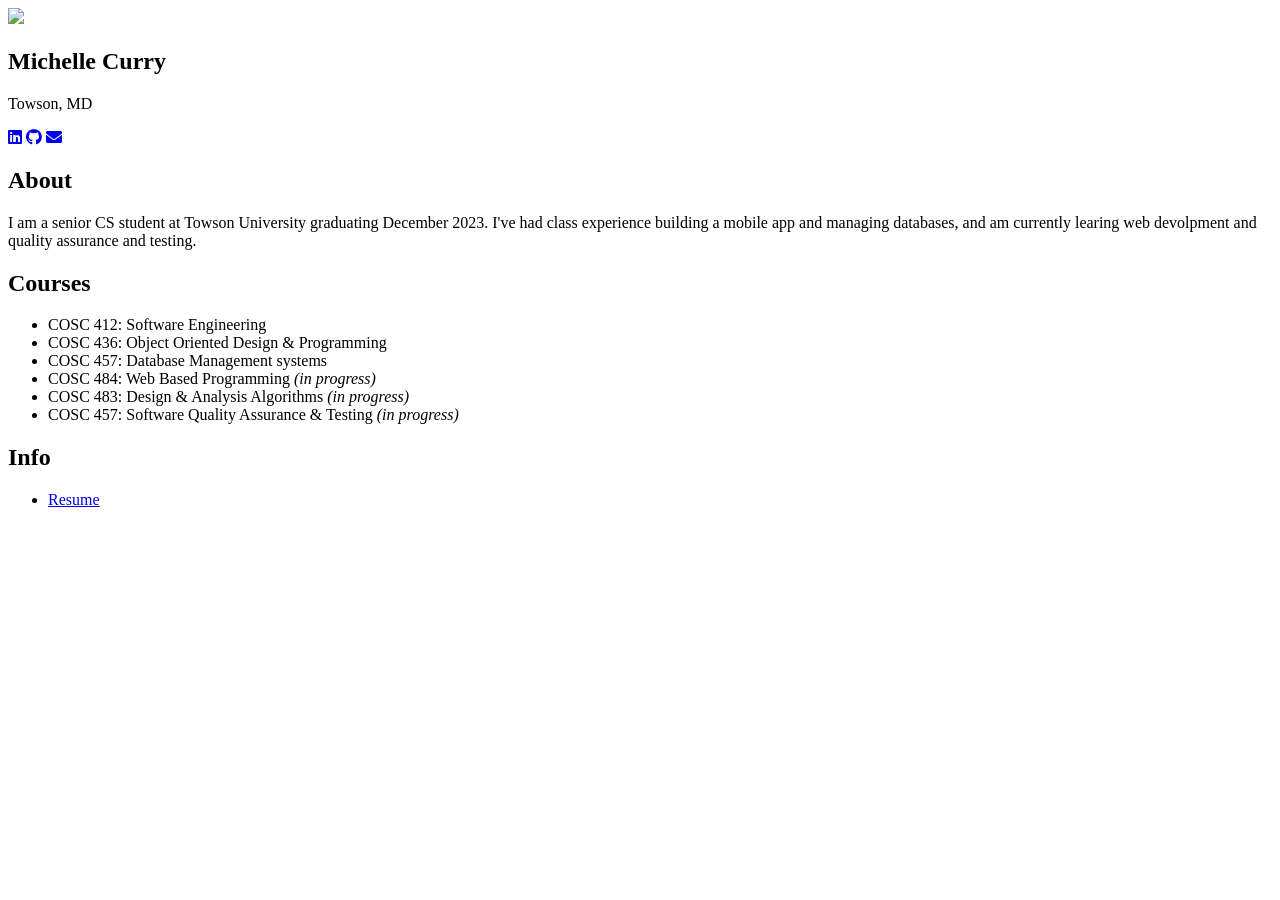
==== index.html @ 90b9165e "Rename Website/index.html to index.html" ====
<!DOCTYPE html>
<html lang="en">
<head>
    <!-- Favicon -->
    <link rel="apple-touch-icon" sizes="180x180" href="favicon/apple-touch-icon.png">
    <link rel="icon" type="image/png" sizes="32x32" href="favicon/favicon-32x32.png">
    <link rel="icon" type="image/png" sizes="16x16" href="favicon/favicon-16x16.png">

    <meta charset="UTF-8">
    <meta name="viewport" content="width=device-width, initial-scale=1.0">
    <meta http-equiv="X-UA-Compatible" content="ie=edge">
    <link rel="stylesheet" href="https://use.fontawesome.com/releases/v5.4.1/css/all.css" integrity="sha384-5sAR7xN1Nv6T6+dT2mhtzEpVJvfS3NScPQTrOxhwjIuvcA67KV2R5Jz6kr4abQsz" crossorigin="anonymous">
    <link rel="stylesheet" href="style.css">
    <title>Michelle Curry</title>
</head>
<body>
    <div class="grid-2">
        <div class="section-1">
            <img src="pfp.png"/>
            <h2>Michelle Curry</h2>
            <p>Towson, MD</p>
            <a href="https://www.linkedin.com/in/michellelicurry"><i class="fab fa-linkedin"></i></a>
            <a href="https:github.com/MichelleCurry"><i class="fab fa-github"></i></a>
            <a href="mailto:michllelicurry@icloud.com"><i class="fas fa-envelope"></i></a>    

        </div>
        <div class="section-2">
            <h2>About</h2>
            <p>I am a senior CS student at Towson University graduating December 2023. I've had class experience building a mobile app and managing databases, and am currently learing web devolpment and quality assurance and testing. 
            </p>
            <h2>Courses</h2>
            <ul class="book">
                <li>COSC 412: Software Engineering</li>
                <li>COSC 436: Object Oriented Design & Programming</li>
                <li>COSC 457: Database Management systems</li>
                <li>COSC 484: Web Based Programming <em>(in progress)</em></li>
                <li>COSC 483: Design & Analysis Algorithms <em>(in progress)</em></li>
                <li>COSC 457: Software Quality Assurance & Testing <em>(in progress)</em></li>
            </ul>
            
            <h2>Info</h2>
            <ul class="paper">
                <li><u><a href="Michelle Curry 2023 Resume (1).pdf">Resume</a></u></li>
            </ul>
        </div>
    </div>
</body>
</html>
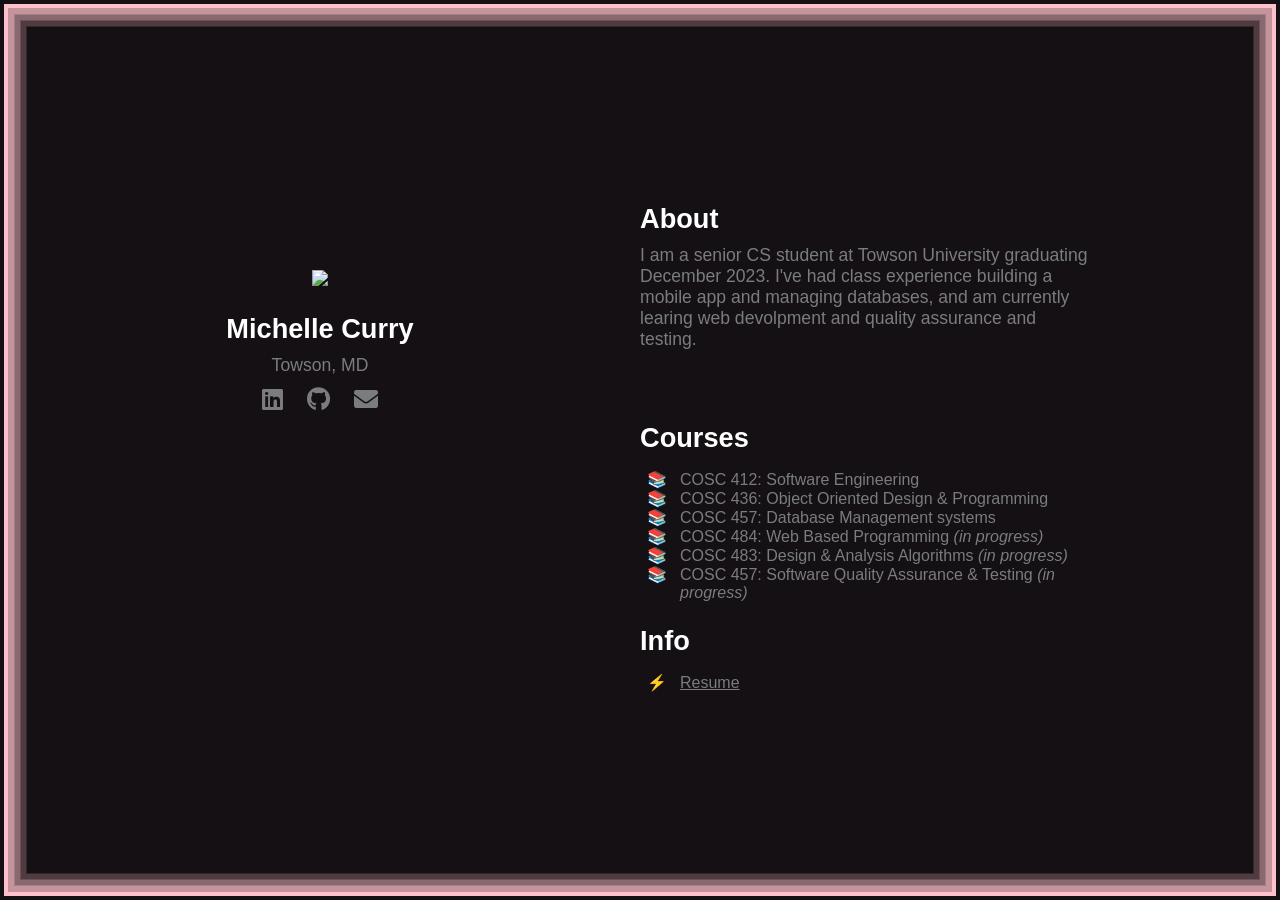
==== commit c4047f5d: "Update index.html files references" ====
--- a/index.html
+++ b/index.html
@@ -16,7 +16,7 @@
 <body>
     <div class="grid-2">
         <div class="section-1">
-            <img src="pfp.png"/>
+            <img src="files/pfp.png"/>
             <h2>Michelle Curry</h2>
             <p>Towson, MD</p>
             <a href="https://www.linkedin.com/in/michellelicurry"><i class="fab fa-linkedin"></i></a>
@@ -40,7 +40,7 @@
             
             <h2>Info</h2>
             <ul class="paper">
-                <li><u><a href="Michelle Curry 2023 Resume (1).pdf">Resume</a></u></li>
+                <li><u><a href="files/Michelle Curry 2023 Resume (1).pdf">Resume</a></u></li>
             </ul>
         </div>
     </div>
--- a/style.css
+++ b/style.css
@@ -0,0 +1,133 @@
+/* global */
+@import url('https://fonts.googleapis.com/css?family=Roboto');
+
+.grid-2{
+    display: grid;
+    grid-template-columns: repeat(2,1fr);
+}
+
+img {
+    width: 10em;
+    height: auto;
+}
+
+body{
+    margin: 0;
+    padding: 0;
+    height: 100vh;
+    font-family: 'Roboto', sans-serif;
+    background-color: #141013;
+    color: #7A7C80;
+    box-shadow:
+        inset #141013 0 0 0 4px,
+		inset pink 0 0 0 8px,
+		inset #E2AAB4 0 0 0 4px,
+		inset #C4949D 0 0 0 14px,
+		inset #A77E86 0 0 0 15px,
+		inset #8A686F 0 0 0 20px,
+		inset #6C5258 0 0 0 21px,
+		inset #4F3C41 0 0 0 26px,
+		inset #31262A 0 0 0 27px;
+}
+
+h2,.white{
+    color: #fff;
+}
+
+a{
+    color: #7A7C80;
+    text-decoration: none;
+}
+/* section 1 */
+.section-1{
+    padding-top: 30vh;
+    text-align: center;
+}
+
+.section-1 p{
+    font-size: 1.1rem;
+    padding-bottom: 10px;
+    margin:0;
+}
+
+.section-1 h2{
+    font-size: 1.7rem;
+    margin-bottom: 10px;
+}
+
+.section-1 a{
+    font-size: 1.5rem;
+    padding: 10px;
+}
+/* section 2 */
+.section-2{
+    padding-top: 20vh;
+    width: 70%;
+}
+
+.section-2 h2{
+    font-size: 1.7rem;
+    margin-bottom: 10px;
+}
+
+.section-2 p{
+    font-size: 1.1rem;
+    padding-bottom: 50px;
+    margin:0;
+}
+
+.section-2 a{
+    /* display: block; */
+    padding: 5px;
+    /* font-size: 1.2rem; */
+    padding-left: 0;
+    width: 100px;
+}
+
+.caption {
+    font-size: 0.7rem;
+}
+/* animations / utilities */
+.section-2 a:hover{
+    font-size: 1.3rem;
+    color: #fff;
+    cursor: pointer;
+    transition: 0.2s;
+}
+
+.section-1 a:hover{
+    color: #fff;
+    cursor: pointer;
+    transition: 0.3s;
+}
+
+.white:hover{
+    position: relative;
+    padding-left: 10px;
+}
+
+ul.book {
+    list-style: "📚   ";
+    list-style-position: outside;
+}
+
+ul.paper {
+    list-style: "⚡   ";
+    list-style-position: outside;
+}
+
+/* media queres */
+@media(max-width:780px){
+    .grid-2{
+        grid-template-columns: 1fr;
+    }
+    .section-1{
+        padding:0;
+        padding-top: 5rem;
+    }
+    .section-2{
+        padding: 0;
+        padding-left: 1.5rem;
+        padding-top: 2rem;
+    }
+}
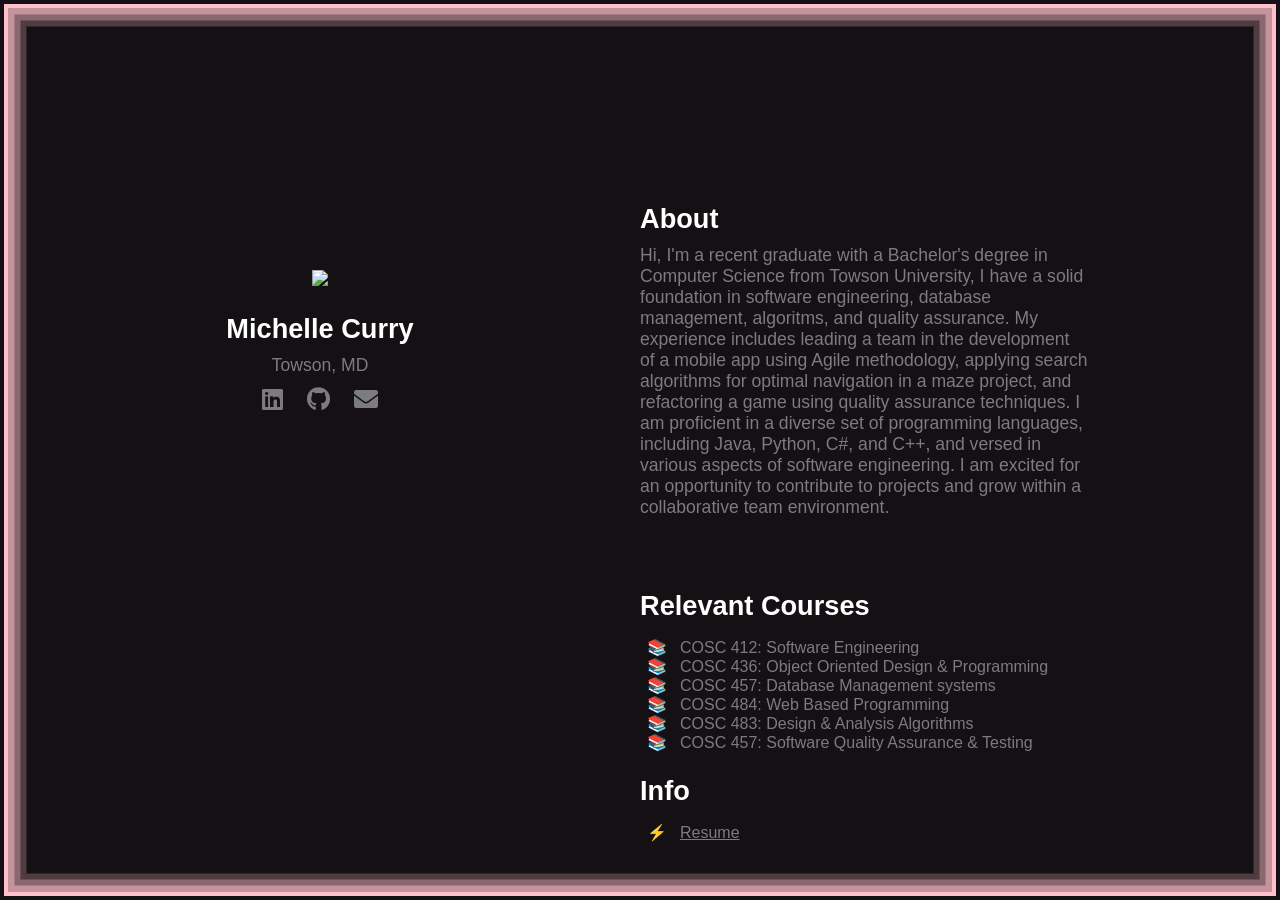
==== commit c7c7fd1d: "Updated about information and clss status" ====
--- a/index.html
+++ b/index.html
@@ -20,22 +20,28 @@
             <h2>Michelle Curry</h2>
             <p>Towson, MD</p>
             <a href="https://www.linkedin.com/in/michellelicurry"><i class="fab fa-linkedin"></i></a>
-            <a href="https:github.com/MichelleCurry"><i class="fab fa-github"></i></a>
+            <a href="https://github.com/MichelleCurry"><i class="fab fa-github"></i></a>
             <a href="mailto:michllelicurry@icloud.com"><i class="fas fa-envelope"></i></a>    
 
         </div>
         <div class="section-2">
             <h2>About</h2>
-            <p>I am a senior CS student at Towson University graduating December 2023. I've had class experience building a mobile app and managing databases, and am currently learing web devolpment and quality assurance and testing. 
+            <p>Hi, I'm a recent graduate with a Bachelor's degree in Computer Science from Towson University, 
+                I have a solid foundation in software engineering, database management, algoritms, and quality assurance. 
+                My experience includes leading a team in the development of a mobile app using Agile methodology, 
+                applying search algorithms for optimal navigation in a maze project, and refactoring a game using quality assurance techniques. 
+                I am proficient in a diverse set of programming languages, including Java, Python, C#, and C++, 
+                and versed in various aspects of software engineering.
+                I am excited for an opportunity to contribute to projects and grow within a collaborative team environment. 
             </p>
-            <h2>Courses</h2>
+            <h2>Relevant Courses</h2>
             <ul class="book">
                 <li>COSC 412: Software Engineering</li>
                 <li>COSC 436: Object Oriented Design & Programming</li>
                 <li>COSC 457: Database Management systems</li>
-                <li>COSC 484: Web Based Programming <em>(in progress)</em></li>
-                <li>COSC 483: Design & Analysis Algorithms <em>(in progress)</em></li>
-                <li>COSC 457: Software Quality Assurance & Testing <em>(in progress)</em></li>
+                <li>COSC 484: Web Based Programming</li>
+                <li>COSC 483: Design & Analysis Algorithms</li>
+                <li>COSC 457: Software Quality Assurance & Testing</li>
             </ul>
             
             <h2>Info</h2>
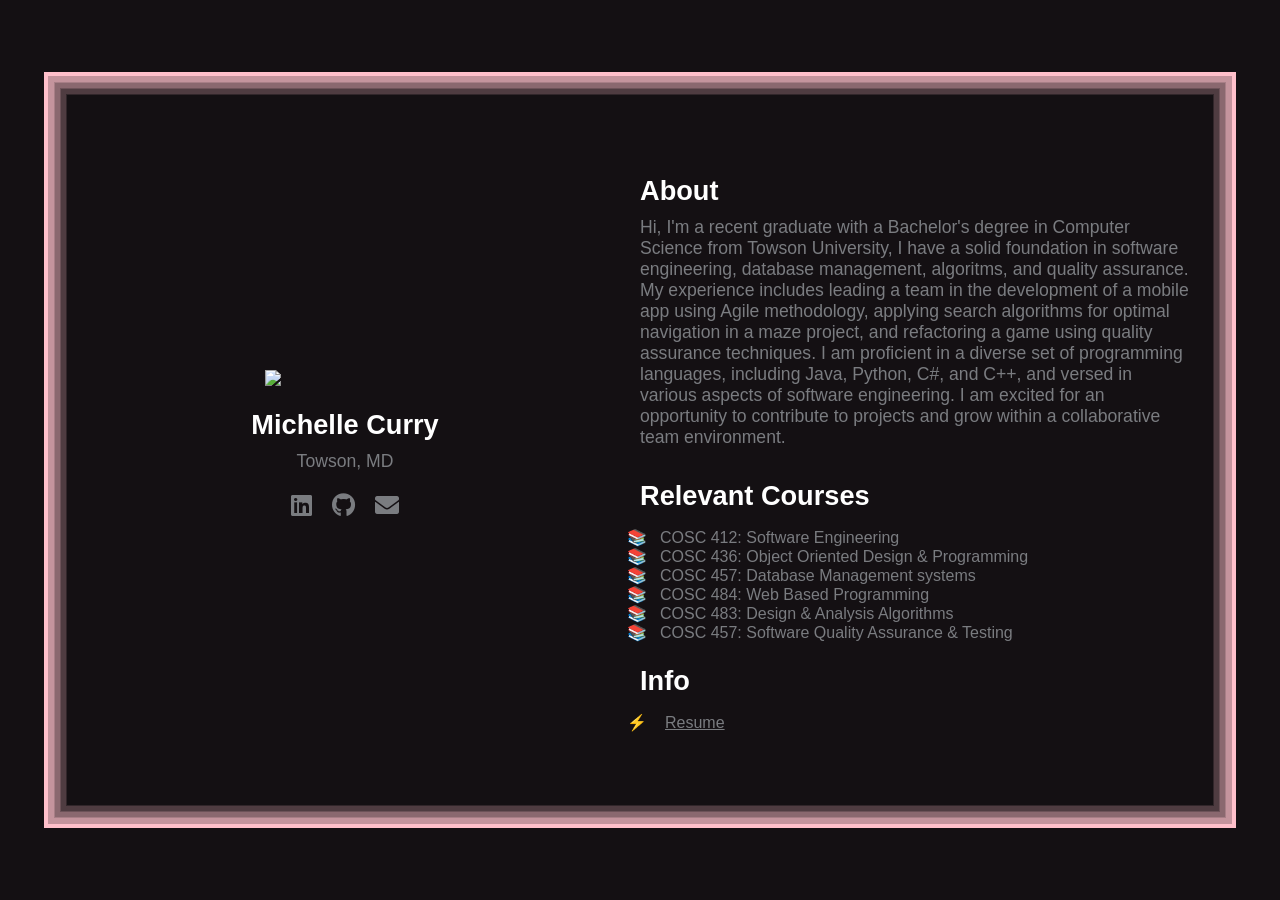
==== commit b855d1b7: "changed from grid to div class formatting" ====
--- a/index.html
+++ b/index.html
@@ -14,40 +14,44 @@
     <title>Michelle Curry</title>
 </head>
 <body>
-    <div class="grid-2">
-        <div class="section-1">
-            <img src="files/pfp.png"/>
-            <h2>Michelle Curry</h2>
-            <p>Towson, MD</p>
-            <a href="https://www.linkedin.com/in/michellelicurry"><i class="fab fa-linkedin"></i></a>
-            <a href="https://github.com/MichelleCurry"><i class="fab fa-github"></i></a>
-            <a href="mailto:michllelicurry@icloud.com"><i class="fas fa-envelope"></i></a>    
-
-        </div>
-        <div class="section-2">
-            <h2>About</h2>
-            <p>Hi, I'm a recent graduate with a Bachelor's degree in Computer Science from Towson University, 
-                I have a solid foundation in software engineering, database management, algoritms, and quality assurance. 
-                My experience includes leading a team in the development of a mobile app using Agile methodology, 
-                applying search algorithms for optimal navigation in a maze project, and refactoring a game using quality assurance techniques. 
-                I am proficient in a diverse set of programming languages, including Java, Python, C#, and C++, 
-                and versed in various aspects of software engineering.
-                I am excited for an opportunity to contribute to projects and grow within a collaborative team environment. 
-            </p>
-            <h2>Relevant Courses</h2>
-            <ul class="book">
-                <li>COSC 412: Software Engineering</li>
-                <li>COSC 436: Object Oriented Design & Programming</li>
-                <li>COSC 457: Database Management systems</li>
-                <li>COSC 484: Web Based Programming</li>
-                <li>COSC 483: Design & Analysis Algorithms</li>
-                <li>COSC 457: Software Quality Assurance & Testing</li>
-            </ul>
-            
-            <h2>Info</h2>
-            <ul class="paper">
-                <li><u><a href="files/Michelle Curry 2023 Resume (1).pdf">Resume</a></u></li>
-            </ul>
+    <div class="content-wrapper">
+        <div class="border">
+            <div class="container">
+                <div class="section1">
+                    <img src="files/pfp.png"/>
+                    <h2>Michelle Curry</h2>
+                    <p>Towson, MD</p>
+                    <div class="social-links">
+                        <a href="https://www.linkedin.com/in/michellelicurry"><i class="fab fa-linkedin"></i></a>
+                        <a href="https://github.com/MichelleCurry"><i class="fab fa-github"></i></a>
+                        <a href="mailto:michllelicurry@icloud.com"><i class="fas fa-envelope"></i></a>    
+                    </div> 
+                </div>
+                <div class="section2">
+                    <h2>About</h2>
+                    <p>Hi, I'm a recent graduate with a Bachelor's degree in Computer Science from Towson University, 
+                        I have a solid foundation in software engineering, database management, algoritms, and quality assurance. 
+                        My experience includes leading a team in the development of a mobile app using Agile methodology, 
+                        applying search algorithms for optimal navigation in a maze project, and refactoring a game using quality assurance techniques. 
+                        I am proficient in a diverse set of programming languages, including Java, Python, C#, and C++, 
+                        and versed in various aspects of software engineering.
+                        I am excited for an opportunity to contribute to projects and grow within a collaborative team environment. 
+                    </p>
+                <h2>Relevant Courses</h2>
+                <ul class="book">
+                    <li>COSC 412: Software Engineering</li>
+                    <li>COSC 436: Object Oriented Design & Programming</li>
+                    <li>COSC 457: Database Management systems</li>
+                    <li>COSC 484: Web Based Programming</li>
+                    <li>COSC 483: Design & Analysis Algorithms</li>
+                    <li>COSC 457: Software Quality Assurance & Testing</li>
+                </ul>
+                
+                <h2>Info</h2>
+                <ul class="paper">
+                    <li><u><a href="files/Michelle 2024 Resume.pdf">Resume</a></u></li>
+                </ul>
+            </div>
         </div>
     </div>
 </body>
--- a/style.css
+++ b/style.css
@@ -1,36 +1,47 @@
 /* global */
 @import url('https://fonts.googleapis.com/css?family=Roboto');
 
-.grid-2{
-    display: grid;
-    grid-template-columns: repeat(2,1fr);
+body {
+    margin: 0;
+    background-color: #141013;
+    font-family: 'Roboto', sans-serif;
+    color: #7A7C80;
 }
 
-img {
-    width: 10em;
-    height: auto;
+.content-wrapper {
+    display: flex;
+    flex-wrap: wrap;
+    justify-content: center;
+    align-items: center;
+    max-width: 1200px;
+    margin: 0 auto;
+    min-height: 100vh;
 }
 
-body{
-    margin: 0;
-    padding: 0;
-    height: 100vh;
-    font-family: 'Roboto', sans-serif;
-    background-color: #141013;
-    color: #7A7C80;
-    box-shadow:
-        inset #141013 0 0 0 4px,
-		inset pink 0 0 0 8px,
-		inset #E2AAB4 0 0 0 4px,
-		inset #C4949D 0 0 0 14px,
-		inset #A77E86 0 0 0 15px,
-		inset #8A686F 0 0 0 20px,
-		inset #6C5258 0 0 0 21px,
-		inset #4F3C41 0 0 0 26px,
-		inset #31262A 0 0 0 27px;
+.border {
+    padding: 30px; 
+    box-shadow: inset #141013 0 0 0 4px,
+                inset pink 0 0 0 8px,
+                inset #E2AAB4 0 0 0 4px,
+                inset #C4949D 0 0 0 14px,
+                inset #A77E86 0 0 0 15px,
+                inset #8A686F 0 0 0 20px,
+                inset #6C5258 0 0 0 21px,
+                inset #4F3C41 0 0 0 26px,
+                inset #31262A 0 0 0 27px;
 }
 
-h2,.white{
+.container {
+    display: flex;
+    flex-wrap: wrap;
+    width: 100%; 
+    max-width: 1200px;
+    margin: 3% auto; 
+}
+
+h2{
+    font-size: 1.7rem;
+    margin-bottom: 10px;
     color: #fff;
 }
 
@@ -38,96 +49,77 @@
     color: #7A7C80;
     text-decoration: none;
 }
-/* section 1 */
-.section-1{
-    padding-top: 30vh;
-    text-align: center;
-}
 
-.section-1 p{
+p{
     font-size: 1.1rem;
     padding-bottom: 10px;
     margin:0;
 }
 
-.section-1 h2{
-    font-size: 1.7rem;
-    margin-bottom: 10px;
+.section1 {
+    flex: 1;
+    display: flex;
+    flex-direction: column;
+    justify-content: center;
+    align-items: center;
+    top: 0;
 }
 
-.section-1 a{
+.section1 img {
+    width: 10em;
+    height: auto;
+    max-width: 100%;
+    align-self: center; 
+}
+
+.section1 .social-links {
+    display: flex; 
+    justify-content: center; 
+}
+
+.section2 {
+    flex: 1;
+    padding: 20px;
+}
+
+.section1 a{
     font-size: 1.5rem;
     padding: 10px;
 }
-/* section 2 */
-.section-2{
-    padding-top: 20vh;
-    width: 70%;
-}
 
-.section-2 h2{
-    font-size: 1.7rem;
-    margin-bottom: 10px;
-}
-
-.section-2 p{
-    font-size: 1.1rem;
-    padding-bottom: 50px;
-    margin:0;
-}
-
-.section-2 a{
-    /* display: block; */
+.section2 a {
     padding: 5px;
-    /* font-size: 1.2rem; */
-    padding-left: 0;
     width: 100px;
 }
 
 .caption {
     font-size: 0.7rem;
 }
+
 /* animations / utilities */
-.section-2 a:hover{
+a:hover{
     font-size: 1.3rem;
     color: #fff;
     cursor: pointer;
     transition: 0.2s;
 }
 
-.section-1 a:hover{
-    color: #fff;
-    cursor: pointer;
-    transition: 0.3s;
-}
-
-.white:hover{
-    position: relative;
-    padding-left: 10px;
-}
-
 ul.book {
     list-style: "📚   ";
     list-style-position: outside;
+    padding-left: 20px;
 }
 
 ul.paper {
     list-style: "⚡   ";
     list-style-position: outside;
+    padding-left: 20px;
 }
 
-/* media queres */
-@media(max-width:780px){
-    .grid-2{
-        grid-template-columns: 1fr;
+@media (max-width: 768px) {
+    .section1,
+    .section2 {
+        flex: 1 100%;
+        padding: 10px;
     }
-    .section-1{
-        padding:0;
-        padding-top: 5rem;
-    }
-    .section-2{
-        padding: 0;
-        padding-left: 1.5rem;
-        padding-top: 2rem;
-    }
-}
+}
